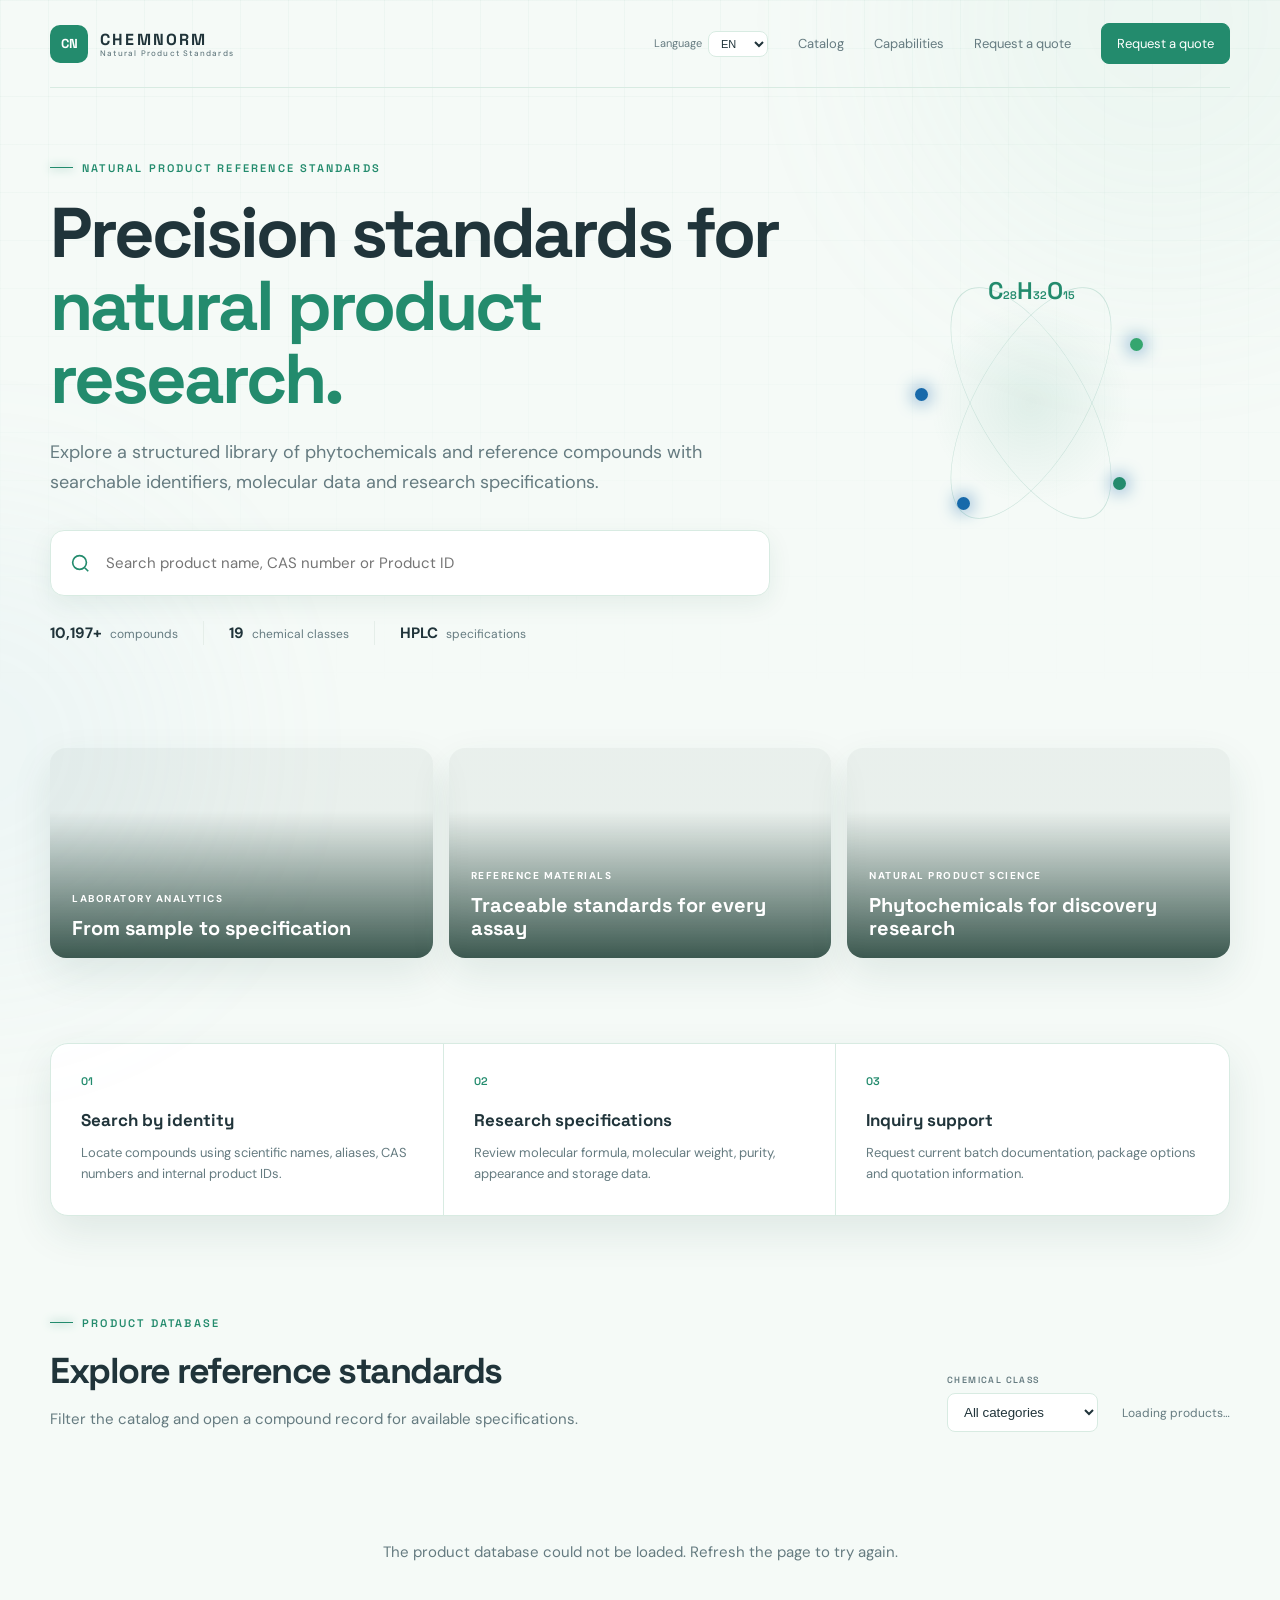
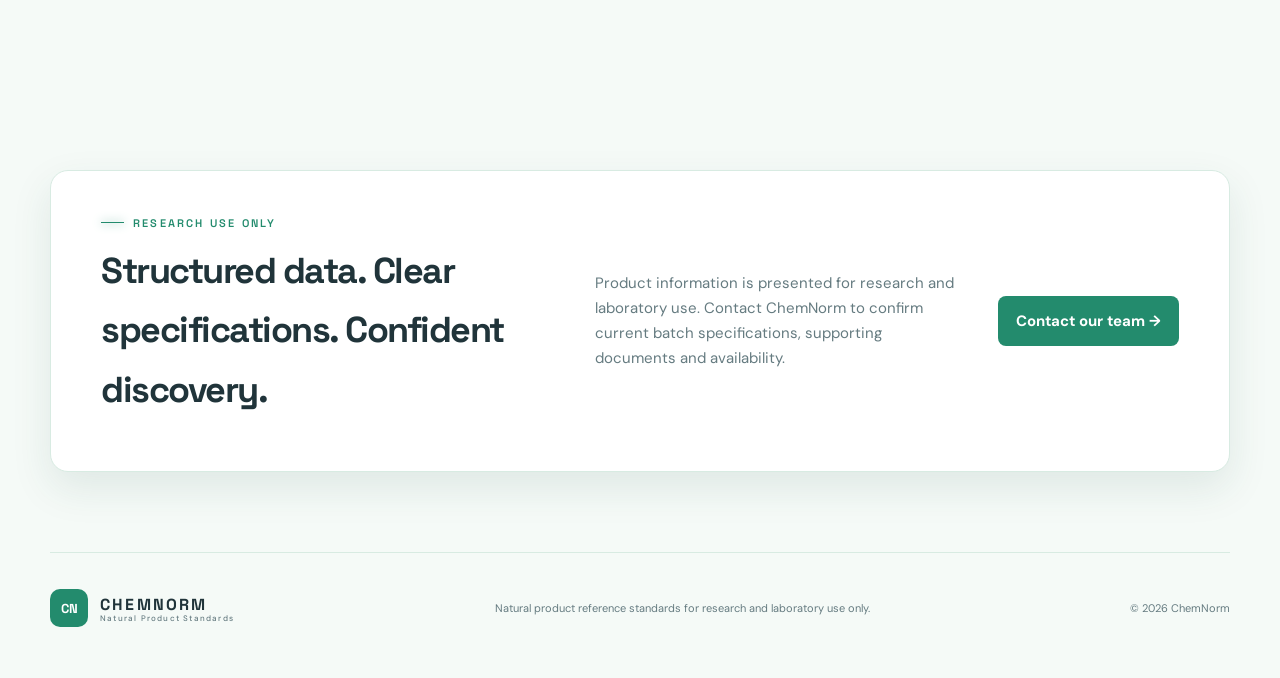
==== index.html @ 58417073 "Force language selector and clean markup cache" ====
﻿<!doctype html>
<html lang="en">
  <head>
    <meta charset="utf-8" />
    <meta name="viewport" content="width=device-width,initial-scale=1" />
    <title>ChemNorm | Natural Product Reference Standards</title>
    <meta
      name="description"
      content="Explore ChemNorm natural product reference standards and phytochemicals by product name, CAS number, product ID and chemical category."
    />
    <meta name="robots" content="index,follow" />
    <link rel="canonical" href="https://www.chemnorm.com/" />
    <link rel="stylesheet" href="site.css?v=tech5" />
    <link rel="stylesheet" href="compact-cards.css?v=compact4" />
  </head>
  <body>
    <div class="ambient a1"></div>
    <div class="ambient a2"></div>
    <header class="topbar">
      <a class="logo" href="index.html"
        ><i>CN</i
        ><span>CHEMNORM<small>Natural Product Standards</small></span></a
      >
      <nav><label class="language-switch">Language <select id="language"><option value="en">EN</option><option value="zh">中文</option></select></label>
        <a href="#catalog">Catalog</a><a href="#capabilities">Capabilities</a
        ><a href="#quality">Quality</a
        ><a class="nav-cta" href="https://www.chemnorm.com/pages/6.html"
          >Request a quote</a
        >
      </nav>
    </header>
    <main>
      <section class="hero">
        <div class="hero-copy">
          <div class="kicker">
            <span></span>NATURAL PRODUCT REFERENCE STANDARDS
          </div>
          <h1>
            Precision standards for<br /><em>natural product research.</em>
          </h1>
          <p>
            Explore a structured library of phytochemicals and reference
            compounds with searchable identifiers, molecular data and research
            specifications.
          </p>
          <div class="search-box">
            <svg viewBox="0 0 24 24">
              <path
                d="m21 21-4.4-4.4m2.4-5.1a7.5 7.5 0 1 1-15 0 7.5 7.5 0 0 1 15 0Z"
              /></svg
            ><input
              id="q"
              autocomplete="off"
              placeholder="Search product name, CAS number or Product ID"
            /><kbd>CTRL K</kbd>
          </div>
          <div class="trust">
            <span><b id="heroCount">10,197+</b> compounds</span
            ><span><b>19</b> chemical classes</span
            ><span><b>HPLC</b> specifications</span>
          </div>
        </div>
        <div class="molecule" aria-hidden="true">
          <div class="orbit o1"></div>
          <div class="orbit o2"></div>
          <div class="core">
            C<small>28</small>H<small>32</small>O<small>15</small>
          </div>
          <span class="atom n1"></span><span class="atom n2"></span
          ><span class="atom n3"></span><span class="atom n4"></span
          ><span class="bond b1"></span><span class="bond b2"></span
          ><span class="bond b3"></span>
        </div>
      </section>
      <section class="industry-visuals"><article class="visual-card lab-photo"><div><span>LABORATORY ANALYTICS</span><h3>From sample to specification</h3></div></article><article class="visual-card vial-photo"><div><span>REFERENCE MATERIALS</span><h3>Traceable standards for every assay</h3></div></article><article class="visual-card plant-photo"><div><span>NATURAL PRODUCT SCIENCE</span><h3>Phytochemicals for discovery research</h3></div></article></section><section id="capabilities" class="proof">
        <article>
          <div class="proof-icon">01</div>
          <h3>Search by identity</h3>
          <p>
            Locate compounds using scientific names, aliases, CAS numbers and
            internal product IDs.
          </p>
        </article>
        <article>
          <div class="proof-icon">02</div>
          <h3>Research specifications</h3>
          <p>
            Review molecular formula, molecular weight, purity, appearance and
            storage data.
          </p>
        </article>
        <article>
          <div class="proof-icon">03</div>
          <h3>Inquiry support</h3>
          <p>
            Request current batch documentation, package options and quotation
            information.
          </p>
        </article>
      </section>
      <section id="catalog" class="catalog-head">
        <div>
          <div class="kicker"><span></span>PRODUCT DATABASE</div>
          <h2>Explore reference standards</h2>
          <p>
            Filter the catalog and open a compound record for available
            specifications.
          </p>
        </div>
        <div class="catalog-controls">
          <label
            >CHEMICAL CLASS<select id="cat">
              <option value="">All categories</option>
            </select></label
          >
          <div id="count" class="result-count">Loading products…</div>
        </div>
      </section>
      <div id="grid" class="product-grid">
        <div class="loading">Initializing product catalog…</div>
      </div>
      <div id="pages" class="pagination"></div>
      <section id="quality" class="quality">
        <div>
          <div class="kicker"><span></span>RESEARCH USE ONLY</div>
          <h2>Structured data. Clear specifications. Confident discovery.</h2>
        </div>
        <p>
          Product information is presented for research and laboratory use.
          Contact ChemNorm to confirm current batch specifications, supporting
          documents and availability.
        </p>
        <a href="https://www.chemnorm.com/pages/6.html"
          >Contact our team <span>→</span></a
        >
      </section>
    </main>
    <footer>
      <a class="logo" href="index.html"
        ><i>CN</i
        ><span>CHEMNORM<small>Natural Product Standards</small></span></a
      >
      <p>
        Natural product reference standards for research and laboratory use
        only.
      </p>
      <span>© 2026 ChemNorm</span>
    </footer>
    <script src="app.js?v=lang3"></script>
  </body>
</html>
---- site.css ----
﻿@import url('https://fonts.googleapis.com/css2?family=DM+Sans:wght@400;500;600;700&family=Space+Grotesk:wght@500;600;700&display=swap');
:root{--bg:#061017;--panel:#0a1821;--panel2:#0d202a;--line:rgba(133,238,225,.14);--line2:rgba(255,255,255,.08);--text:#ecf8f6;--muted:#8ca7ab;--mint:#62f2d3;--cyan:#4bd6ff;--violet:#8d7cff;--shadow:0 24px 70px rgba(0,0,0,.35)}*{box-sizing:border-box}html{scroll-behavior:smooth}body{margin:0;background:var(--bg);color:var(--text);font:15px/1.65 'DM Sans',Arial,sans-serif;overflow-x:hidden}body:before{content:"";position:fixed;inset:0;pointer-events:none;background-image:linear-gradient(rgba(99,242,211,.026) 1px,transparent 1px),linear-gradient(90deg,rgba(99,242,211,.026) 1px,transparent 1px);background-size:48px 48px;mask-image:linear-gradient(to bottom,#000,transparent 80%)}.ambient{position:fixed;border-radius:50%;filter:blur(100px);opacity:.13;pointer-events:none}.a1{width:520px;height:520px;background:var(--mint);top:-240px;right:-140px}.a2{width:450px;height:450px;background:var(--violet);left:-250px;top:520px}.topbar,main,footer{width:min(1180px,calc(100% - 40px));margin:auto}.topbar{height:88px;display:flex;align-items:center;justify-content:space-between;position:relative;z-index:10;border-bottom:1px solid var(--line2)}.logo{display:flex;align-items:center;gap:12px;color:var(--text);text-decoration:none}.logo i{font:700 13px 'Space Grotesk';font-style:normal;color:#061017;background:linear-gradient(135deg,var(--mint),var(--cyan));width:38px;height:38px;border-radius:10px;display:grid;place-items:center;box-shadow:0 0 28px rgba(98,242,211,.2)}.logo span{font:700 16px 'Space Grotesk';letter-spacing:2.2px}.logo small{display:block;font:500 8px 'DM Sans';letter-spacing:1.2px;color:var(--muted);margin-top:-2px}.topbar nav{display:flex;align-items:center;gap:30px}.topbar nav a{color:var(--muted);text-decoration:none;font-size:13px;transition:.2s}.topbar nav a:hover{color:var(--mint)}.topbar .nav-cta{color:var(--text);padding:9px 15px;border:1px solid rgba(98,242,211,.35);border-radius:8px;background:rgba(98,242,211,.06)}.hero{min-height:630px;display:grid;grid-template-columns:1.35fr .65fr;align-items:center;gap:60px;position:relative}.hero-copy{padding:70px 0}.kicker{font:600 11px 'Space Grotesk';letter-spacing:2.2px;color:var(--mint);display:flex;align-items:center;gap:9px}.kicker span{width:23px;height:1px;background:var(--mint);box-shadow:0 0 10px var(--mint)}h1,h2,h3{font-family:'Space Grotesk',sans-serif}.hero h1{font-size:clamp(43px,5.5vw,72px);line-height:1.04;letter-spacing:-3px;margin:22px 0}.hero h1 em{font-style:normal;color:transparent;background:linear-gradient(90deg,var(--mint),var(--cyan),#a799ff);background-clip:text}.hero-copy>p{font-size:18px;max-width:690px;color:#a7bdc0}.search-box{height:66px;max-width:720px;background:rgba(12,33,43,.88);border:1px solid rgba(98,242,211,.28);border-radius:14px;display:flex;align-items:center;padding:0 18px;margin:32px 0 25px;box-shadow:0 0 0 5px rgba(98,242,211,.025),0 16px 50px rgba(0,0,0,.25)}.search-box:focus-within{border-color:var(--mint);box-shadow:0 0 30px rgba(98,242,211,.09)}.search-box svg{width:22px;fill:none;stroke:var(--mint);stroke-width:1.8}.search-box input{flex:1;background:none;border:0;outline:0;color:var(--text);font:15px 'DM Sans';padding:0 15px}.search-box kbd{font:11px 'DM Sans';color:var(--muted);border:1px solid var(--line2);padding:4px 7px;border-radius:5px}.trust{display:flex;gap:25px;color:var(--muted);font-size:12px}.trust span{padding-right:25px;border-right:1px solid var(--line2)}.trust span:last-child{border:0}.trust b{color:var(--text);font-size:15px;margin-right:5px}.molecule{width:330px;height:330px;position:relative;display:grid;place-items:center;filter:drop-shadow(0 0 40px rgba(75,214,255,.14))}.molecule:before{content:"";position:absolute;inset:55px;border-radius:50%;background:radial-gradient(circle,rgba(98,242,211,.12),transparent 65%)}.orbit{position:absolute;border:1px solid rgba(98,242,211,.22);border-radius:50%;inset:35px}.o1{transform:rotate(60deg) scaleY(.42)}.o2{transform:rotate(-60deg) scaleY(.42);border-color:rgba(141,124,255,.28)}.core{font:600 24px 'Space Grotesk';color:var(--mint);text-shadow:0 0 20px rgba(98,242,211,.5)}.core small{font-size:11px}.atom{width:13px;height:13px;border-radius:50%;background:var(--cyan);position:absolute;box-shadow:0 0 18px var(--cyan)}.n1{left:49px;top:150px}.n2{right:53px;top:100px;background:var(--violet)}.n3{right:70px;bottom:78px;background:var(--mint)}.n4{left:91px;bottom:58px}.proof{display:grid;grid-template-columns:repeat(3,1fr);border:1px solid var(--line);border-radius:18px;background:rgba(9,26,35,.72);box-shadow:var(--shadow);overflow:hidden}.proof article{padding:30px;border-right:1px solid var(--line)}.proof article:last-child{border:0}.proof-icon{font:600 11px 'Space Grotesk';color:var(--mint);margin-bottom:18px}.proof h3{margin:0 0 8px;font-size:17px}.proof p{color:var(--muted);margin:0;font-size:13px}.catalog-head{display:flex;justify-content:space-between;align-items:end;margin:100px 0 28px}.catalog-head h2,.quality h2,.related h2{font-size:36px;letter-spacing:-1.5px;margin:12px 0 6px}.catalog-head p{color:var(--muted);margin:0}.catalog-controls{display:flex;gap:24px;align-items:end}.catalog-controls label{font:600 9px 'Space Grotesk';letter-spacing:1.4px;color:var(--muted)}select{display:block;margin-top:7px;background:var(--panel2);border:1px solid var(--line);color:var(--text);padding:10px 36px 10px 12px;border-radius:8px}.result-count{color:var(--muted);font-size:12px;padding-bottom:8px}.result-count b{color:var(--mint)}.product-grid{display:grid;grid-template-columns:repeat(3,1fr);gap:14px}.product-card{background:linear-gradient(145deg,rgba(13,32,42,.88),rgba(7,22,30,.92));border:1px solid var(--line2);border-radius:14px;padding:21px;position:relative;overflow:hidden;transition:.25s}.product-card:before{content:"";position:absolute;inset:0;background:linear-gradient(120deg,transparent,rgba(98,242,211,.04),transparent);transform:translateX(-100%);transition:.5s}.product-card:hover{transform:translateY(-4px);border-color:rgba(98,242,211,.34);box-shadow:0 18px 45px rgba(0,0,0,.24)}.product-card:hover:before{transform:translateX(100%)}.card-top,.card-foot{display:flex;align-items:center;justify-content:space-between;gap:10px}.compound-no{font:600 10px 'Space Grotesk';letter-spacing:1px;color:var(--cyan)}.status-dot{font-size:10px;color:var(--muted)}.status-dot:before{content:"";display:inline-block;width:5px;height:5px;border-radius:50%;background:var(--mint);box-shadow:0 0 8px var(--mint);margin-right:6px}.product-card h3{font-size:17px;line-height:1.35;margin:20px 0 8px}.product-card h3 a{color:var(--text);text-decoration:none}.cas{font-size:11px;color:var(--muted);margin-bottom:18px}.cas b{color:#bdd1d2;font-weight:500}.spec-grid{display:grid;grid-template-columns:1fr 1fr;border-top:1px solid var(--line2);border-bottom:1px solid var(--line2);padding:10px 0;margin-bottom:17px}.spec-grid div{padding:6px 8px}.spec-grid span,.spec-grid b{display:block}.spec-grid span{font-size:9px;color:var(--muted);text-transform:uppercase;letter-spacing:.5px}.spec-grid b{font-size:11px;font-weight:500;margin-top:2px;overflow:hidden;text-overflow:ellipsis;white-space:nowrap}.class-pill{font-size:9px;padding:4px 8px;border-radius:20px;color:var(--mint);background:rgba(98,242,211,.08);border:1px solid rgba(98,242,211,.14)}.card-foot>a{font-size:11px;color:var(--muted);text-decoration:none}.card-foot>a span{color:var(--mint)}.pagination{display:flex;justify-content:center;gap:6px;margin:35px 0 90px}.pagination button{width:36px;height:36px;border-radius:8px;border:1px solid var(--line2);background:var(--panel);color:var(--muted)}.pagination button.active,.pagination button:hover{color:#061017;background:var(--mint);border-color:var(--mint)}.quality{margin:0 0 80px;padding:45px 50px;border:1px solid var(--line);border-radius:18px;background:radial-gradient(circle at 90% 20%,rgba(75,214,255,.12),transparent 30%),var(--panel);display:grid;grid-template-columns:1fr .8fr auto;align-items:center;gap:35px}.quality p{color:var(--muted)}.quality>a,.quote-btn{background:linear-gradient(90deg,var(--mint),var(--cyan));color:#061017;text-decoration:none;font-weight:700;padding:13px 18px;border-radius:8px;white-space:nowrap}footer{border-top:1px solid var(--line2);padding:35px 0 50px;display:flex;align-items:center;justify-content:space-between;color:var(--muted);font-size:11px}.loading,.empty{grid-column:1/-1;padding:80px;text-align:center;color:var(--muted)}.breadcrumb{font-size:11px;color:var(--muted);padding:30px 0}.breadcrumb a{color:var(--muted);text-decoration:none}.breadcrumb span{margin:0 9px}.product-hero{display:grid;grid-template-columns:.72fr 1.28fr;gap:65px;align-items:center;padding:35px 0 70px}.structure-card{height:390px;border:1px solid var(--line);border-radius:20px;background:radial-gradient(circle,rgba(98,242,211,.1),transparent 50%),var(--panel);display:grid;place-items:center;position:relative;overflow:hidden}.structure-grid{position:absolute;inset:0;background-image:linear-gradient(var(--line2) 1px,transparent 1px),linear-gradient(90deg,var(--line2) 1px,transparent 1px);background-size:35px 35px;mask-image:radial-gradient(circle,#000,transparent 72%)}.chem-mark{font:600 35px 'Space Grotesk';color:var(--mint);text-align:center;text-shadow:0 0 25px rgba(98,242,211,.3);z-index:1}.chem-mark small{display:block;font-size:8px;letter-spacing:2px;color:var(--muted);margin-top:10px}.product-summary h1{font-size:52px;line-height:1.05;letter-spacing:-2px;margin:20px 0 12px}.product-summary>p{color:var(--muted);font-size:17px}.quick-facts{margin:25px 0}.detail-row{display:grid;grid-template-columns:160px 1fr;gap:20px;padding:13px 0;border-bottom:1px solid var(--line2)}.detail-row span{color:var(--muted);font-size:11px;text-transform:uppercase;letter-spacing:.6px}.detail-row b{font-weight:500;overflow-wrap:anywhere}.detail-layout{display:grid;grid-template-columns:1fr 290px;gap:45px;padding:20px 0 80px}.detail-section{margin-bottom:45px}.detail-section h2{font-size:22px;margin-bottom:10px}.detail-layout aside{height:max-content;position:sticky;top:25px;background:var(--panel);border:1px solid var(--line);border-radius:14px;padding:24px}.detail-layout aside h3{margin-top:0}.detail-layout aside p,.detail-layout aside li{color:var(--muted);font-size:12px}.detail-layout aside ul{padding-left:18px}.related{padding-bottom:80px}.related .product-grid{margin-top:25px}@media(max-width:900px){.hero{grid-template-columns:1fr}.molecule{display:none}.product-grid{grid-template-columns:repeat(2,1fr)}.quality{grid-template-columns:1fr}.product-hero{grid-template-columns:1fr}.detail-layout{grid-template-columns:1fr}.detail-layout aside{position:static}.catalog-head{align-items:start;gap:25px}.catalog-controls{align-items:start;flex-direction:column}}@media(max-width:640px){.topbar,main,footer{width:min(100% - 28px,1180px)}.topbar nav a:not(.nav-cta){display:none}.hero{min-height:auto}.hero-copy{padding:65px 0}.hero h1{font-size:42px;letter-spacing:-2px}.trust{flex-wrap:wrap}.proof,.product-grid{grid-template-columns:1fr}.proof article{border-right:0;border-bottom:1px solid var(--line)}.catalog-head{display:block;margin-top:70px}.catalog-controls{margin-top:22px}.quality{padding:30px}.product-summary h1{font-size:38px}.structure-card{height:290px}.detail-row{grid-template-columns:1fr;gap:3px}.product-hero{gap:30px}footer{align-items:start;gap:25px;flex-direction:column}}
.search-box button{border:0;border-radius:10px;background:linear-gradient(135deg,#19d3c5,#38a7ff);color:#03151c;font-weight:800;padding:12px 20px;cursor:pointer;white-space:nowrap}.search-box button:hover{filter:brightness(1.08);transform:translateY(-1px)}
/* Biopharma commerce skin */
.commerce-actions{display:flex;align-items:center;justify-content:space-between;gap:10px;margin-top:15px}.commerce-actions button{border:1px solid #b9dfcd;background:#edf8f2;color:var(--mint);padding:8px 10px;border-radius:7px;font-size:11px;font-weight:700;cursor:pointer}.commerce-actions button:hover{background:var(--mint);color:#fff}
.industry-visuals{display:grid;grid-template-columns:repeat(3,1fr);gap:16px;margin:30px 0 85px}.visual-card{height:210px;border-radius:16px;overflow:hidden;position:relative;background-size:cover;background-position:center;box-shadow:var(--shadow)}.visual-card:before{content:"";position:absolute;inset:0;background:linear-gradient(0deg,rgba(19,53,43,.82),rgba(19,53,43,.05) 70%)}.visual-card>div{position:absolute;left:22px;right:22px;bottom:18px;color:#fff}.visual-card span{font-size:10px;letter-spacing:1.5px;font-weight:700}.visual-card h3{margin:7px 0 0;font-size:20px;line-height:1.15}.lab-photo{background-image:url('https://images.unsplash.com/photo-1581091226825-a6a2a5aee158?auto=format&fit=crop&w=1000&q=85')}.vial-photo{background-image:url('https://images.unsplash.com/photo-1579154204601-01588f351e67?auto=format&fit=crop&w=1000&q=85')}.plant-photo{background-image:url('https://images.unsplash.com/photo-1582719478250-c89cae4dc85b?auto=format&fit=crop&w=1000&q=85')}@media(max-width:640px){.industry-visuals{grid-template-columns:1fr}.visual-card{height:180px}}
:root{--bg:#f5faf7;--panel:#fff;--panel2:#eef7f2;--line:#d8ebe2;--line2:#e5eee9;--text:#20343a;--muted:#657b80;--mint:#238b6d;--cyan:#1769aa;--violet:#35a66f;--shadow:0 16px 40px rgba(31,83,65,.10)}
body{background:var(--bg);color:var(--text)}body:before{background-image:linear-gradient(rgba(35,139,109,.035) 1px,transparent 1px),linear-gradient(90deg,rgba(35,139,109,.035) 1px,transparent 1px)}.ambient{opacity:.08}.a1{background:#9bd5bd}.a2{background:#9fc9e7}.topbar{border-bottom-color:var(--line)}.logo{color:var(--text)}.logo i{color:#fff;background:var(--mint);box-shadow:none}.logo small,.topbar nav a,.catalog-head p,.proof p,.quality p,.cas,.status-dot,.result-count,.card-foot>a{color:var(--muted)}.topbar nav a:hover{color:var(--mint)}.topbar .nav-cta{color:#fff;background:var(--mint);border-color:var(--mint)}.hero h1{color:var(--text)}.hero h1 em{background:none;color:var(--mint)}.hero-copy>p{color:var(--muted)}.search-box{background:#fff;border-color:var(--line);box-shadow:0 8px 25px rgba(31,83,65,.08)}.search-box input{color:var(--text)}.search-box svg{stroke:var(--mint)}.search-box kbd{display:none}.trust b{color:var(--text)}.proof,.product-card,.quality,.structure-card,.detail-layout aside{background:#fff;border-color:var(--line);box-shadow:var(--shadow)}.proof article{border-color:var(--line)}.product-card:before{display:none}.product-card:hover{border-color:#8ccbb1;box-shadow:0 18px 40px rgba(31,83,65,.15)}.compound-no,.class-pill,.kicker,.proof-icon{color:var(--mint)}.class-pill{background:#edf8f2;border-color:#cde9da}.product-card h3 a,.product-summary h1,.product-summary>p{color:var(--text)}.spec-grid{border-color:var(--line2)}select{background:#fff;border-color:var(--line);color:var(--text)}.quality{background:#fff}.quality>a,.quote-btn{background:var(--mint);color:#fff}.molecule{filter:none}.molecule:before{background:radial-gradient(circle,rgba(35,139,109,.1),transparent 65%)}.orbit{border-color:rgba(35,139,109,.2)}.core{color:var(--mint);text-shadow:none}.structure-card{background:#f4faf7}.formula-card{background:#edf8f2!important;border-color:var(--line)!important}.chem-mark{color:var(--mint);text-shadow:none}footer{border-top-color:var(--line)}
.detail-inquiry{margin-left:10px;border:1px solid #b9dfcd;background:#edf8f2;color:var(--mint);padding:13px 15px;border-radius:8px;font-weight:700;cursor:pointer}.detail-inquiry:disabled{opacity:.7}


.language-switch{display:flex;align-items:center;gap:6px;color:var(--muted);font-size:11px}.language-switch select{display:inline-block;margin:0;padding:5px 8px;font-size:11px}
---- compact-cards.css ----
﻿.compact-card{padding:0;display:grid;display:flex;flex-direction:column;min-height:390px}.structure-thumb{height:170px;display:grid;place-items:center;position:relative;background:#f7fbf9;border-bottom:1px solid var(--line2);overflow:hidden}.structure-thumb:before{display:none}.structure-thumb img{width:92%;height:100%;object-fit:contain;position:relative;z-index:2;mix-blend-mode:multiply;filter:none;padding:12px}.formula-mark{font:600 14px 'Space Grotesk';color:var(--mint);position:relative;z-index:1}.structure-thumb img+.formula-mark{display:none}.compact-body{padding:18px;display:flex;flex-direction:column}.compact-card h3{margin:13px 0 5px}.compact-meta{display:flex;align-items:center;gap:8px;flex-wrap:wrap;margin-top:14px}.compact-meta>span:not(.class-pill){font-size:10px;color:#c4d7d8;border-left:1px solid var(--line2);padding-left:9px}.compact-meta small{display:block;color:var(--muted);font-size:8px;text-transform:uppercase;letter-spacing:.5px}.view-link{margin-top:auto;padding-top:15px;color:var(--muted);text-decoration:none;font-size:11px}.view-link span{color:var(--mint)}}@media(max-width:640px){.compact-card{min-height:360px}}
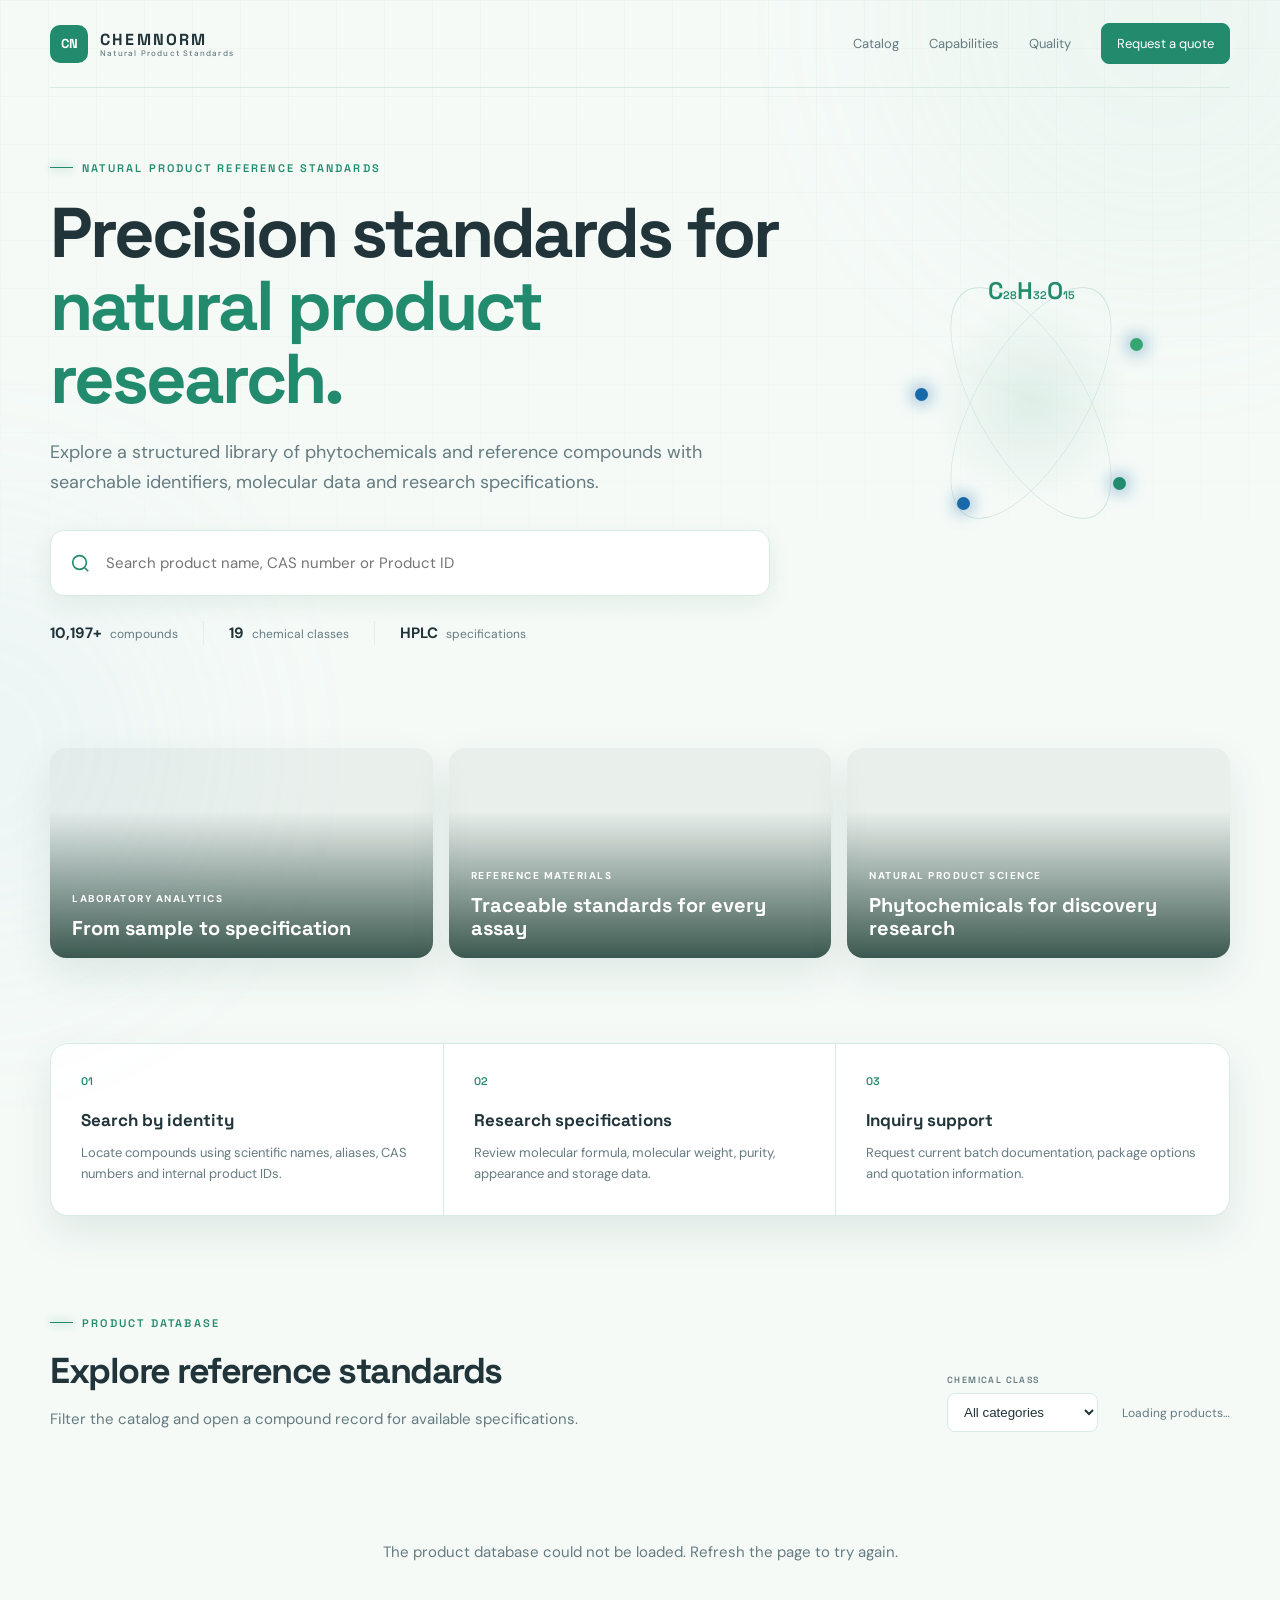
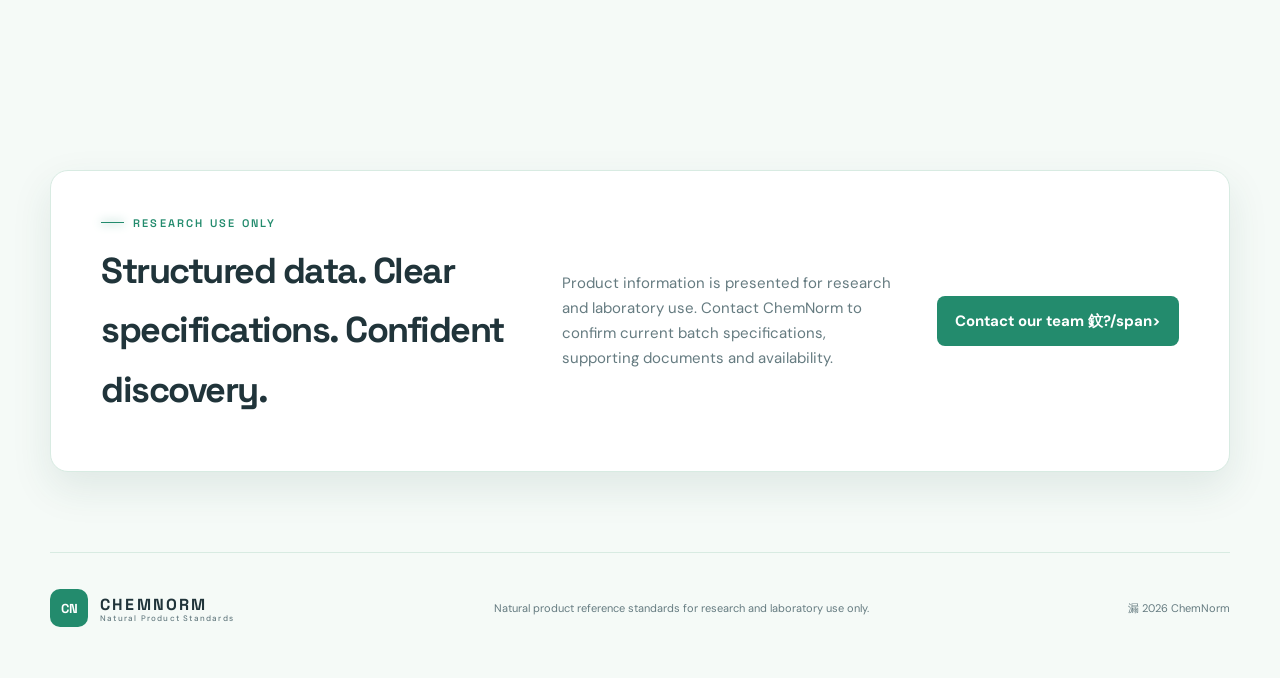
==== commit ffa030e6: "Revert to English-only mirror" ====
--- a/index.html
+++ b/index.html
@@ -10,7 +10,7 @@
     />
     <meta name="robots" content="index,follow" />
     <link rel="canonical" href="https://www.chemnorm.com/" />
-    <link rel="stylesheet" href="site.css?v=tech5" />
+    <link rel="stylesheet" href="site.css?v=tech4" />
     <link rel="stylesheet" href="compact-cards.css?v=compact4" />
   </head>
   <body>
@@ -21,7 +21,7 @@
         ><i>CN</i
         ><span>CHEMNORM<small>Natural Product Standards</small></span></a
       >
-      <nav><label class="language-switch">Language <select id="language"><option value="en">EN</option><option value="zh">中文</option></select></label>
+      <nav>
         <a href="#catalog">Catalog</a><a href="#capabilities">Capabilities</a
         ><a href="#quality">Quality</a
         ><a class="nav-cta" href="https://www.chemnorm.com/pages/6.html"
@@ -131,7 +131,7 @@
           documents and availability.
         </p>
         <a href="https://www.chemnorm.com/pages/6.html"
-          >Contact our team <span>→</span></a
+          >Contact our team <span>鈫?/span></a
         >
       </section>
     </main>
@@ -144,13 +144,10 @@
         Natural product reference standards for research and laboratory use
         only.
       </p>
-      <span>© 2026 ChemNorm</span>
+      <span>漏 2026 ChemNorm</span>
     </footer>
-    <script src="app.js?v=lang3"></script>
+    <script src="app.js?v=search2"></script>
   </body>
 </html>
 
 
-
-
-
--- a/site.css
+++ b/site.css
@@ -9,4 +9,3 @@
 .detail-inquiry{margin-left:10px;border:1px solid #b9dfcd;background:#edf8f2;color:var(--mint);padding:13px 15px;border-radius:8px;font-weight:700;cursor:pointer}.detail-inquiry:disabled{opacity:.7}
 
 
-.language-switch{display:flex;align-items:center;gap:6px;color:var(--muted);font-size:11px}.language-switch select{display:inline-block;margin:0;padding:5px 8px;font-size:11px}
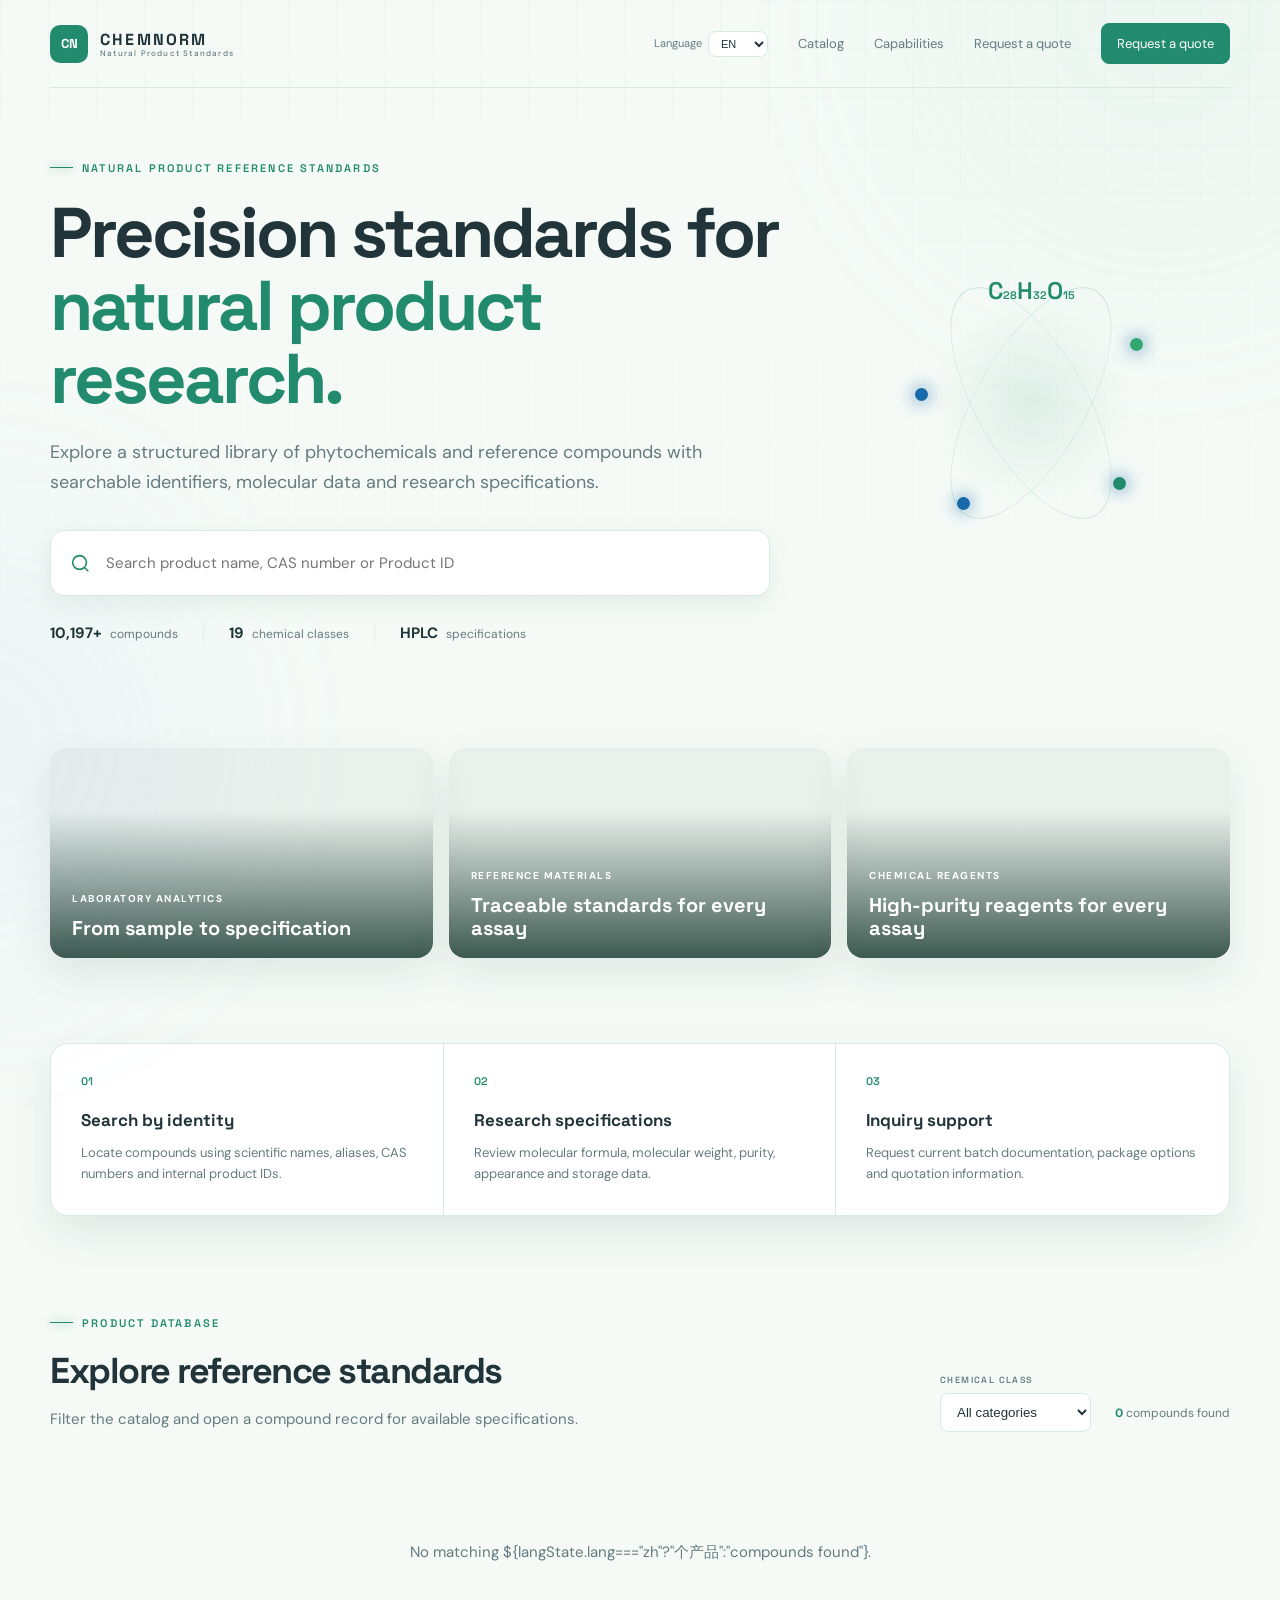
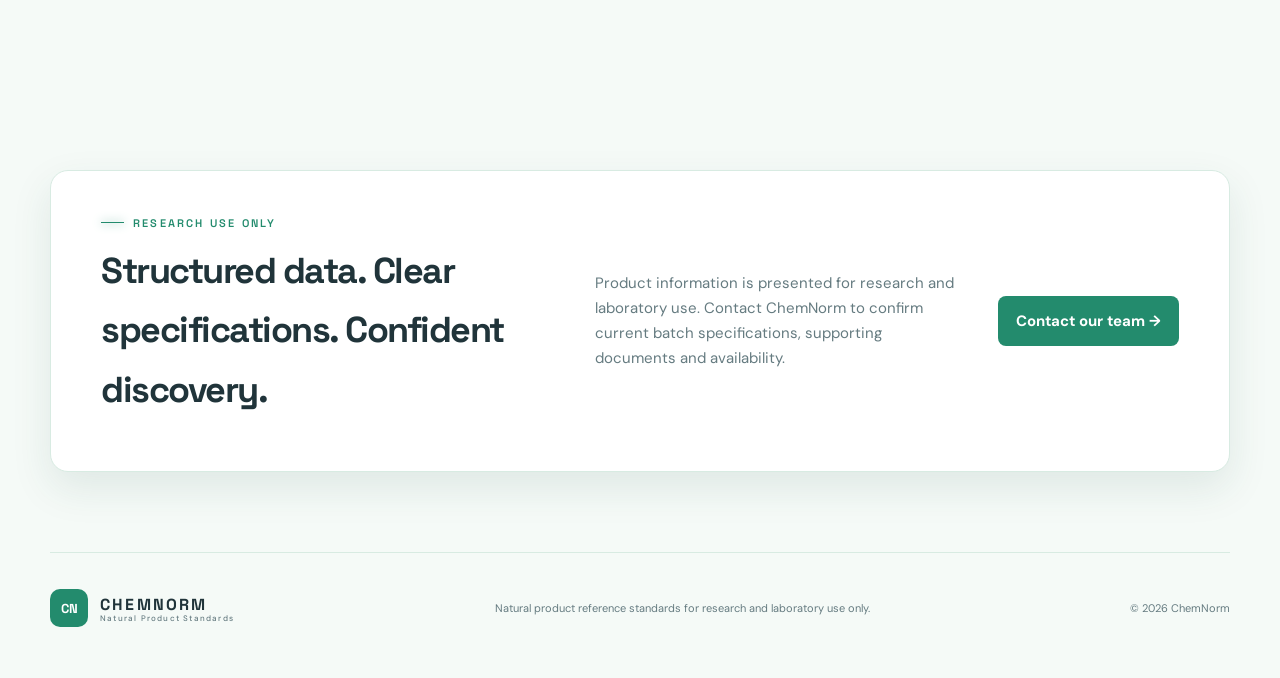
==== commit 9de60bcb: "Remove final encoding artifacts and use reagent imagery" ====
--- a/index.html
+++ b/index.html
@@ -10,7 +10,7 @@
     />
     <meta name="robots" content="index,follow" />
     <link rel="canonical" href="https://www.chemnorm.com/" />
-    <link rel="stylesheet" href="site.css?v=tech4" />
+    <link rel="stylesheet" href="site.css?v=tech5" />
     <link rel="stylesheet" href="compact-cards.css?v=compact4" />
   </head>
   <body>
@@ -21,7 +21,7 @@
         ><i>CN</i
         ><span>CHEMNORM<small>Natural Product Standards</small></span></a
       >
-      <nav>
+      <nav><label class="language-switch">Language <select id="language"><option value="en">EN</option><option value="zh">中文</option></select></label>
         <a href="#catalog">Catalog</a><a href="#capabilities">Capabilities</a
         ><a href="#quality">Quality</a
         ><a class="nav-cta" href="https://www.chemnorm.com/pages/6.html"
@@ -72,7 +72,7 @@
           ><span class="bond b3"></span>
         </div>
       </section>
-      <section class="industry-visuals"><article class="visual-card lab-photo"><div><span>LABORATORY ANALYTICS</span><h3>From sample to specification</h3></div></article><article class="visual-card vial-photo"><div><span>REFERENCE MATERIALS</span><h3>Traceable standards for every assay</h3></div></article><article class="visual-card plant-photo"><div><span>NATURAL PRODUCT SCIENCE</span><h3>Phytochemicals for discovery research</h3></div></article></section><section id="capabilities" class="proof">
+      <section class="industry-visuals"><article class="visual-card lab-photo"><div><span>LABORATORY ANALYTICS</span><h3>From sample to specification</h3></div></article><article class="visual-card vial-photo"><div><span>REFERENCE MATERIALS</span><h3>Traceable standards for every assay</h3></div></article><article class="visual-card reagent-photo"><div><span>CHEMICAL REAGENTS</span><h3>High-purity reagents for every assay</h3></div></article></section><section id="capabilities" class="proof">
         <article>
           <div class="proof-icon">01</div>
           <h3>Search by identity</h3>
@@ -131,7 +131,7 @@
           documents and availability.
         </p>
         <a href="https://www.chemnorm.com/pages/6.html"
-          >Contact our team <span>鈫?/span></a
+          >Contact our team <span>→</span></a
         >
       </section>
     </main>
@@ -144,10 +144,15 @@
         Natural product reference standards for research and laboratory use
         only.
       </p>
-      <span>漏 2026 ChemNorm</span>
+      <span>© 2026 ChemNorm</span>
     </footer>
-    <script src="app.js?v=search2"></script>
+    <script src="app.js?v=lang3"></script>
   </body>
 </html>
 
 
+
+
+
+
+
--- a/site.css
+++ b/site.css
@@ -3,9 +3,11 @@
 .search-box button{border:0;border-radius:10px;background:linear-gradient(135deg,#19d3c5,#38a7ff);color:#03151c;font-weight:800;padding:12px 20px;cursor:pointer;white-space:nowrap}.search-box button:hover{filter:brightness(1.08);transform:translateY(-1px)}
 /* Biopharma commerce skin */
 .commerce-actions{display:flex;align-items:center;justify-content:space-between;gap:10px;margin-top:15px}.commerce-actions button{border:1px solid #b9dfcd;background:#edf8f2;color:var(--mint);padding:8px 10px;border-radius:7px;font-size:11px;font-weight:700;cursor:pointer}.commerce-actions button:hover{background:var(--mint);color:#fff}
-.industry-visuals{display:grid;grid-template-columns:repeat(3,1fr);gap:16px;margin:30px 0 85px}.visual-card{height:210px;border-radius:16px;overflow:hidden;position:relative;background-size:cover;background-position:center;box-shadow:var(--shadow)}.visual-card:before{content:"";position:absolute;inset:0;background:linear-gradient(0deg,rgba(19,53,43,.82),rgba(19,53,43,.05) 70%)}.visual-card>div{position:absolute;left:22px;right:22px;bottom:18px;color:#fff}.visual-card span{font-size:10px;letter-spacing:1.5px;font-weight:700}.visual-card h3{margin:7px 0 0;font-size:20px;line-height:1.15}.lab-photo{background-image:url('https://images.unsplash.com/photo-1581091226825-a6a2a5aee158?auto=format&fit=crop&w=1000&q=85')}.vial-photo{background-image:url('https://images.unsplash.com/photo-1579154204601-01588f351e67?auto=format&fit=crop&w=1000&q=85')}.plant-photo{background-image:url('https://images.unsplash.com/photo-1582719478250-c89cae4dc85b?auto=format&fit=crop&w=1000&q=85')}@media(max-width:640px){.industry-visuals{grid-template-columns:1fr}.visual-card{height:180px}}
+.industry-visuals{display:grid;grid-template-columns:repeat(3,1fr);gap:16px;margin:30px 0 85px}.visual-card{height:210px;border-radius:16px;overflow:hidden;position:relative;background-size:cover;background-position:center;box-shadow:var(--shadow)}.visual-card:before{content:"";position:absolute;inset:0;background:linear-gradient(0deg,rgba(19,53,43,.82),rgba(19,53,43,.05) 70%)}.visual-card>div{position:absolute;left:22px;right:22px;bottom:18px;color:#fff}.visual-card span{font-size:10px;letter-spacing:1.5px;font-weight:700}.visual-card h3{margin:7px 0 0;font-size:20px;line-height:1.15}.lab-photo{background-image:url('https://images.unsplash.com/photo-1581091226825-a6a2a5aee158?auto=format&fit=crop&w=1000&q=85')}.vial-photo{background-image:url('https://images.unsplash.com/photo-1579154204601-01588f351e67?auto=format&fit=crop&w=1000&q=85')}\.reagent-photo{background-image:url('https://images.unsplash.com/photo-1579154204601-01588f351e67?auto=format&fit=crop&w=1000&q=85')}@media(max-width:640px){.industry-visuals{grid-template-columns:1fr}.visual-card{height:180px}}
 :root{--bg:#f5faf7;--panel:#fff;--panel2:#eef7f2;--line:#d8ebe2;--line2:#e5eee9;--text:#20343a;--muted:#657b80;--mint:#238b6d;--cyan:#1769aa;--violet:#35a66f;--shadow:0 16px 40px rgba(31,83,65,.10)}
 body{background:var(--bg);color:var(--text)}body:before{background-image:linear-gradient(rgba(35,139,109,.035) 1px,transparent 1px),linear-gradient(90deg,rgba(35,139,109,.035) 1px,transparent 1px)}.ambient{opacity:.08}.a1{background:#9bd5bd}.a2{background:#9fc9e7}.topbar{border-bottom-color:var(--line)}.logo{color:var(--text)}.logo i{color:#fff;background:var(--mint);box-shadow:none}.logo small,.topbar nav a,.catalog-head p,.proof p,.quality p,.cas,.status-dot,.result-count,.card-foot>a{color:var(--muted)}.topbar nav a:hover{color:var(--mint)}.topbar .nav-cta{color:#fff;background:var(--mint);border-color:var(--mint)}.hero h1{color:var(--text)}.hero h1 em{background:none;color:var(--mint)}.hero-copy>p{color:var(--muted)}.search-box{background:#fff;border-color:var(--line);box-shadow:0 8px 25px rgba(31,83,65,.08)}.search-box input{color:var(--text)}.search-box svg{stroke:var(--mint)}.search-box kbd{display:none}.trust b{color:var(--text)}.proof,.product-card,.quality,.structure-card,.detail-layout aside{background:#fff;border-color:var(--line);box-shadow:var(--shadow)}.proof article{border-color:var(--line)}.product-card:before{display:none}.product-card:hover{border-color:#8ccbb1;box-shadow:0 18px 40px rgba(31,83,65,.15)}.compound-no,.class-pill,.kicker,.proof-icon{color:var(--mint)}.class-pill{background:#edf8f2;border-color:#cde9da}.product-card h3 a,.product-summary h1,.product-summary>p{color:var(--text)}.spec-grid{border-color:var(--line2)}select{background:#fff;border-color:var(--line);color:var(--text)}.quality{background:#fff}.quality>a,.quote-btn{background:var(--mint);color:#fff}.molecule{filter:none}.molecule:before{background:radial-gradient(circle,rgba(35,139,109,.1),transparent 65%)}.orbit{border-color:rgba(35,139,109,.2)}.core{color:var(--mint);text-shadow:none}.structure-card{background:#f4faf7}.formula-card{background:#edf8f2!important;border-color:var(--line)!important}.chem-mark{color:var(--mint);text-shadow:none}footer{border-top-color:var(--line)}
 .detail-inquiry{margin-left:10px;border:1px solid #b9dfcd;background:#edf8f2;color:var(--mint);padding:13px 15px;border-radius:8px;font-weight:700;cursor:pointer}.detail-inquiry:disabled{opacity:.7}
 
 
+.language-switch{display:flex;align-items:center;gap:6px;color:var(--muted);font-size:11px}.language-switch select{display:inline-block;margin:0;padding:5px 8px;font-size:11px}
+
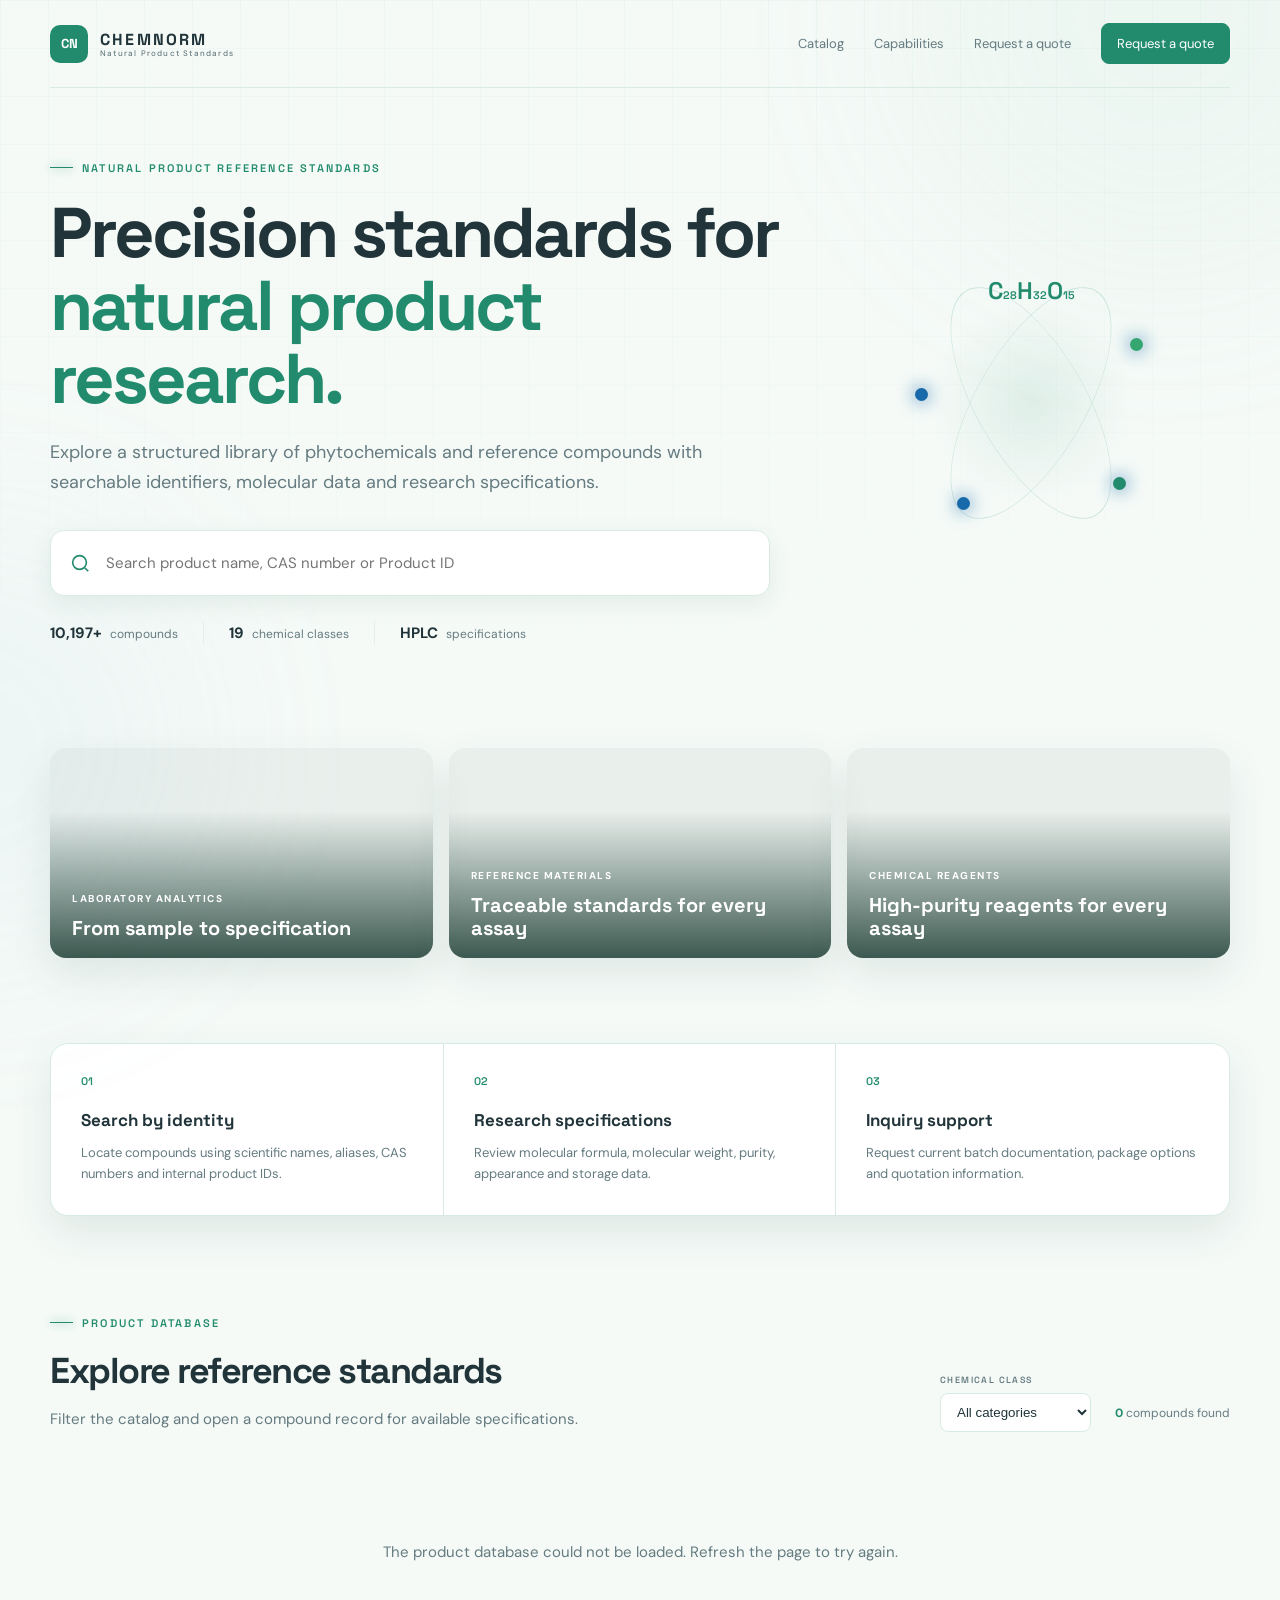
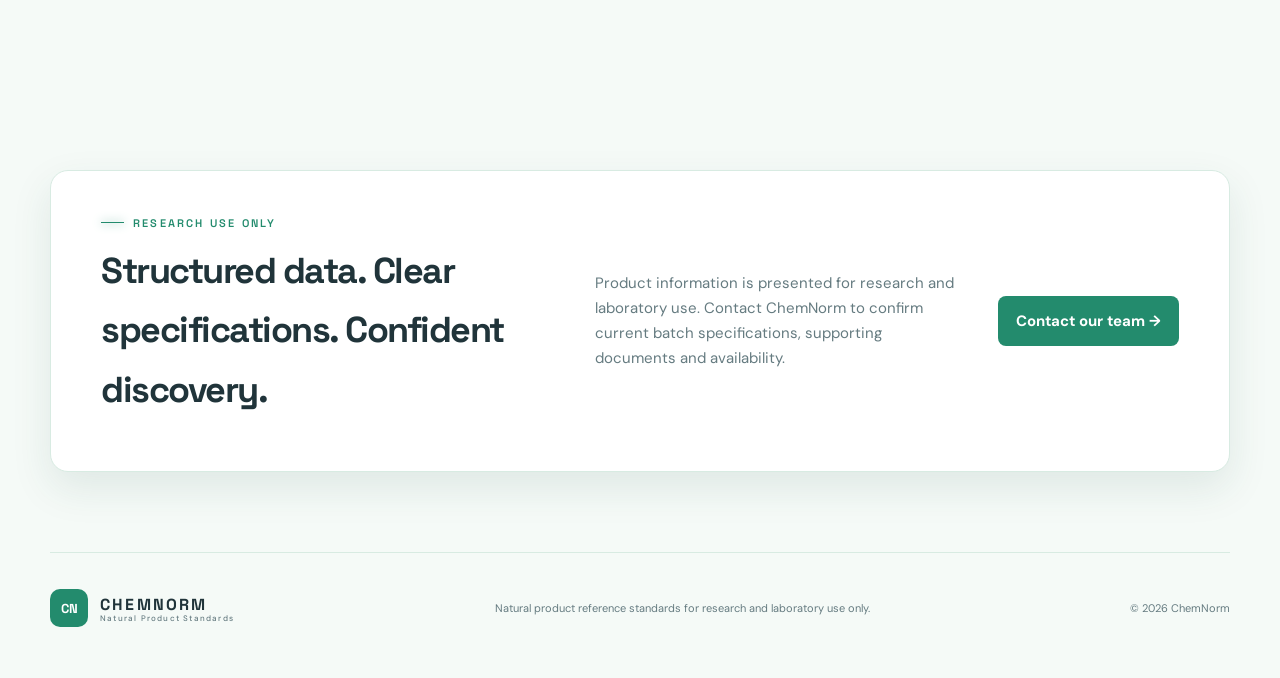
==== commit 21b21c88: "Final cache bust and clean English release" ====
--- a/index.html
+++ b/index.html
@@ -10,8 +10,8 @@
     />
     <meta name="robots" content="index,follow" />
     <link rel="canonical" href="https://www.chemnorm.com/" />
-    <link rel="stylesheet" href="site.css?v=tech5" />
-    <link rel="stylesheet" href="compact-cards.css?v=compact4" />
+    <link rel="stylesheet" href="site.css?v=final10" />
+    <link rel="stylesheet" href="compact-cards.css?v=final10" />
   </head>
   <body>
     <div class="ambient a1"></div>
@@ -21,7 +21,7 @@
         ><i>CN</i
         ><span>CHEMNORM<small>Natural Product Standards</small></span></a
       >
-      <nav><label class="language-switch">Language <select id="language"><option value="en">EN</option><option value="zh">中文</option></select></label>
+      <nav>
         <a href="#catalog">Catalog</a><a href="#capabilities">Capabilities</a
         ><a href="#quality">Quality</a
         ><a class="nav-cta" href="https://www.chemnorm.com/pages/6.html"
@@ -146,7 +146,7 @@
       </p>
       <span>© 2026 ChemNorm</span>
     </footer>
-    <script src="app.js?v=lang3"></script>
+    <script src="app.js?v=final10"></script>
   </body>
 </html>
 
@@ -156,3 +156,4 @@
 
 
 
+
--- a/site.css
+++ b/site.css
@@ -11,3 +11,4 @@
 
 .language-switch{display:flex;align-items:center;gap:6px;color:var(--muted);font-size:11px}.language-switch select{display:inline-block;margin:0;padding:5px 8px;font-size:11px}
 
+
--- a/compact-cards.css
+++ b/compact-cards.css
@@ -1,2 +1,3 @@
-﻿.compact-card{padding:0;display:grid;display:flex;flex-direction:column;min-height:390px}.structure-thumb{height:170px;display:grid;place-items:center;position:relative;background:#f7fbf9;border-bottom:1px solid var(--line2);overflow:hidden}.structure-thumb:before{display:none}.structure-thumb img{width:92%;height:100%;object-fit:contain;position:relative;z-index:2;mix-blend-mode:multiply;filter:none;padding:12px}.formula-mark{font:600 14px 'Space Grotesk';color:var(--mint);position:relative;z-index:1}.structure-thumb img+.formula-mark{display:none}.compact-body{padding:18px;display:flex;flex-direction:column}.compact-card h3{margin:13px 0 5px}.compact-meta{display:flex;align-items:center;gap:8px;flex-wrap:wrap;margin-top:14px}.compact-meta>span:not(.class-pill){font-size:10px;color:#c4d7d8;border-left:1px solid var(--line2);padding-left:9px}.compact-meta small{display:block;color:var(--muted);font-size:8px;text-transform:uppercase;letter-spacing:.5px}.view-link{margin-top:auto;padding-top:15px;color:var(--muted);text-decoration:none;font-size:11px}.view-link span{color:var(--mint)}}@media(max-width:640px){.compact-card{min-height:360px}}
+﻿.compact-card{padding:0;display:grid;display:flex;flex-direction:column;min-height:390px}.structure-thumb{height:230px;display:grid;place-items:center;position:relative;background:#f7fbf9;border-bottom:1px solid var(--line2);overflow:hidden}.structure-thumb:before{display:none}.structure-thumb img{width:100%;height:100%;object-fit:contain;position:relative;z-index:2;mix-blend-mode:multiply;filter:none;padding:12px}.formula-mark{font:600 14px 'Space Grotesk';color:var(--mint);position:relative;z-index:1}.structure-thumb img+.formula-mark{display:none}.compact-body{padding:18px;display:flex;flex-direction:column}.compact-card h3{margin:13px 0 5px}.compact-meta{display:flex;align-items:center;gap:8px;flex-wrap:wrap;margin-top:14px}.compact-meta>span:not(.class-pill){font-size:10px;color:#c4d7d8;border-left:1px solid var(--line2);padding-left:9px}.compact-meta small{display:block;color:var(--muted);font-size:8px;text-transform:uppercase;letter-spacing:.5px}.view-link{margin-top:auto;padding-top:15px;color:var(--muted);text-decoration:none;font-size:11px}.view-link span{color:var(--mint)}}@media(max-width:640px){.compact-card{min-height:360px}}
 
+
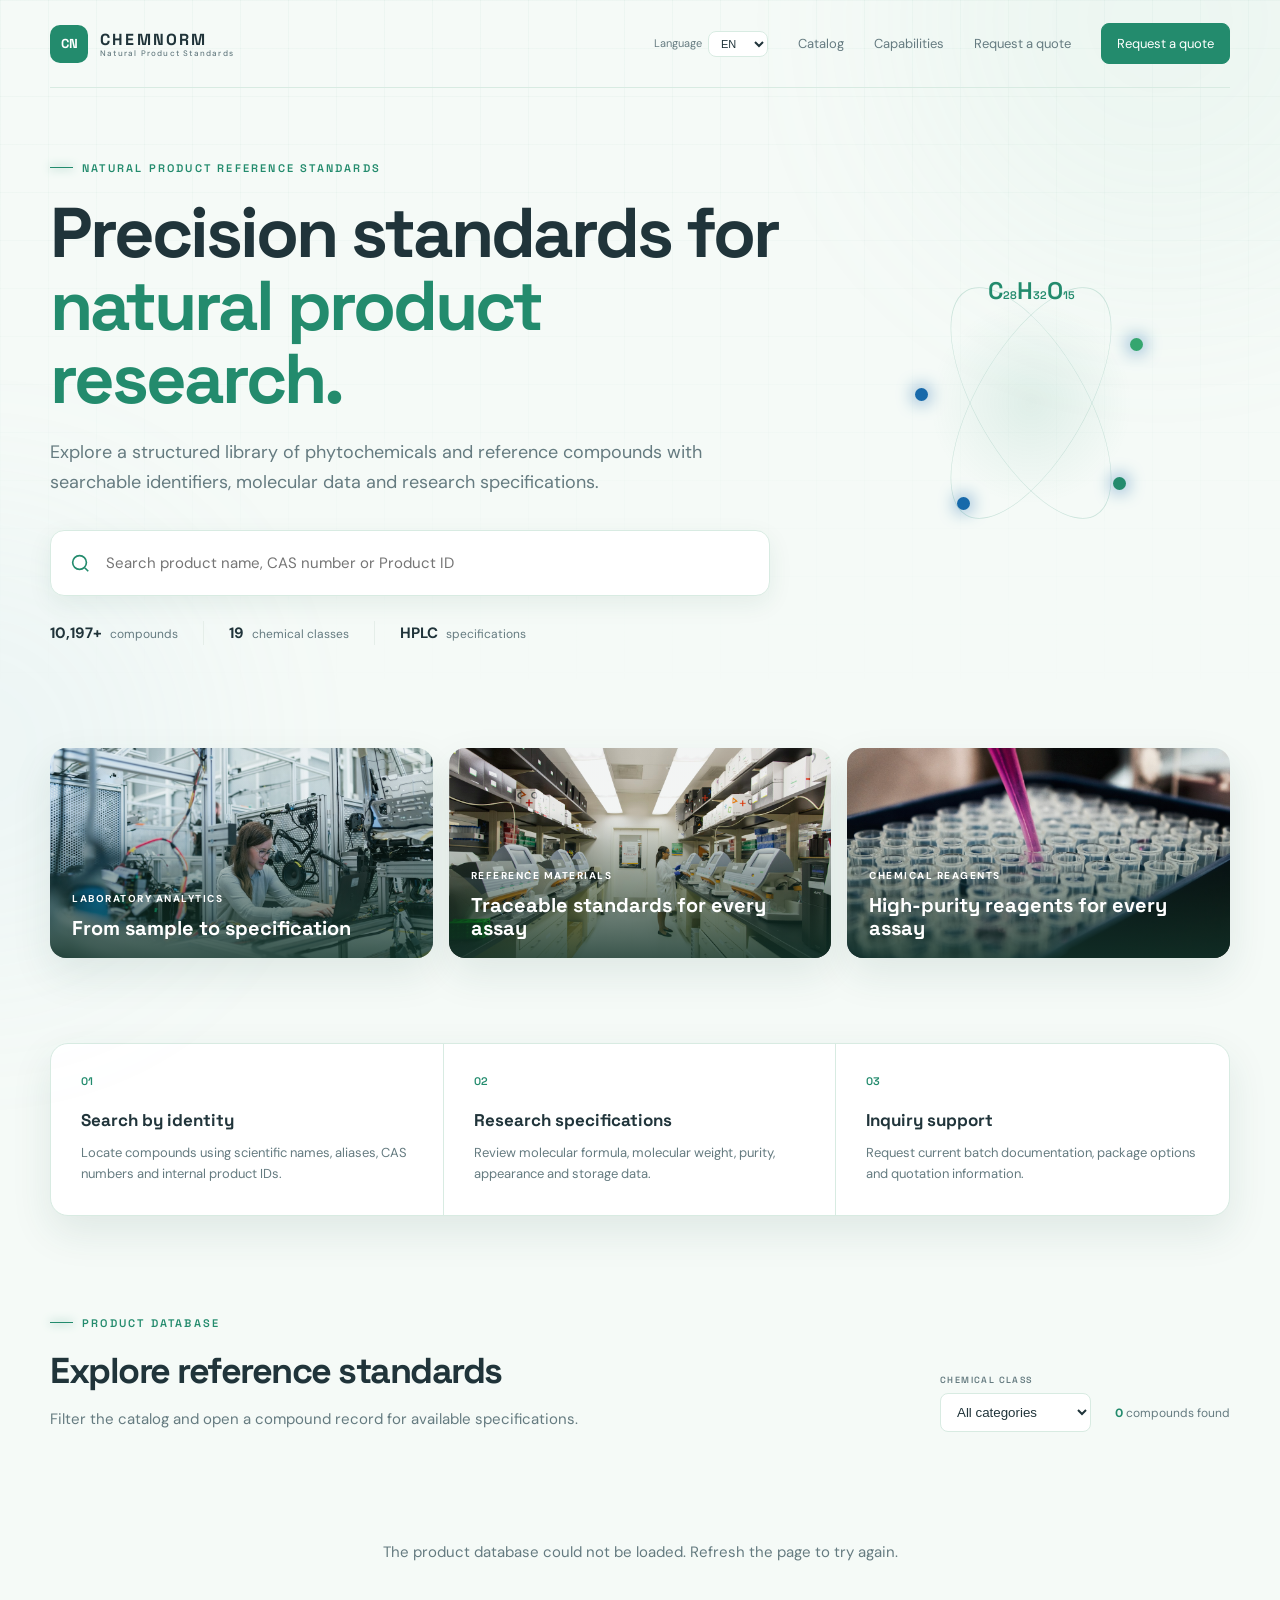
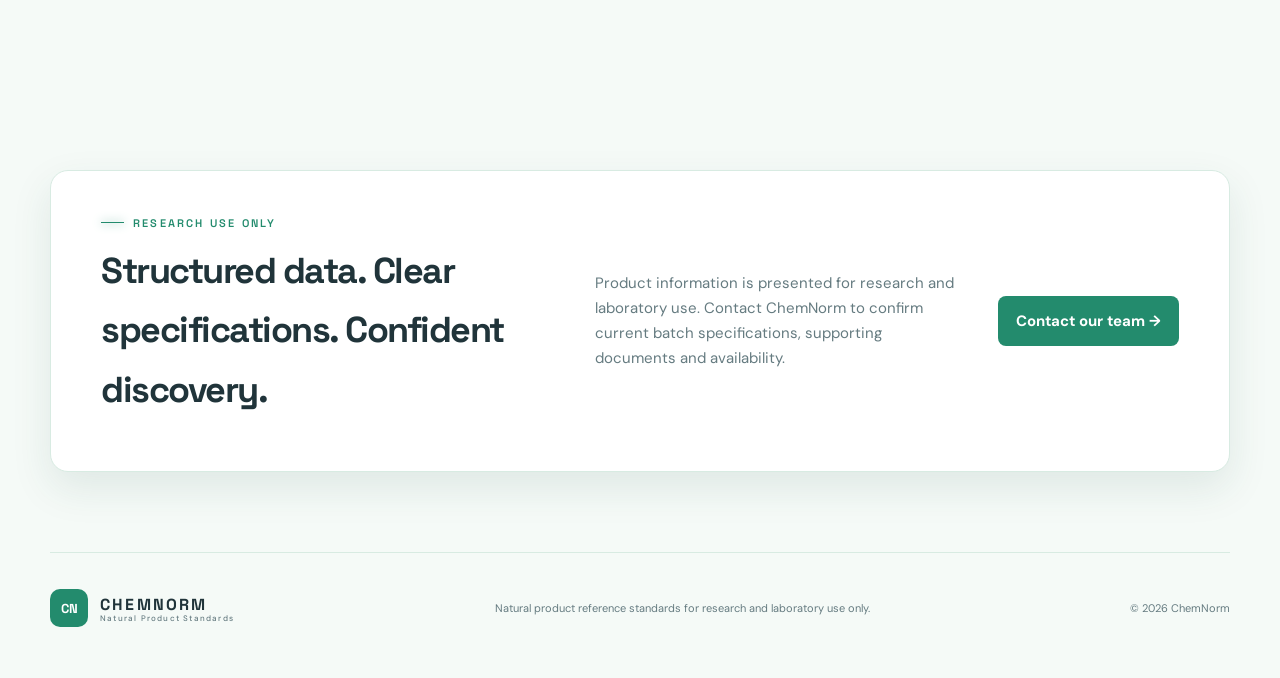
==== commit 2496f833: "Update inquiry sorting and molecular structure visibility" ====
--- a/index.html
+++ b/index.html
@@ -10,8 +10,8 @@
     />
     <meta name="robots" content="index,follow" />
     <link rel="canonical" href="https://www.chemnorm.com/" />
-    <link rel="stylesheet" href="site.css?v=final10" />
-    <link rel="stylesheet" href="compact-cards.css?v=final10" />
+    <link rel="stylesheet" href="site.css?v=tech5" />
+    <link rel="stylesheet" href="compact-cards.css?v=compact4" />
   </head>
   <body>
     <div class="ambient a1"></div>
@@ -21,7 +21,7 @@
         ><i>CN</i
         ><span>CHEMNORM<small>Natural Product Standards</small></span></a
       >
-      <nav>
+      <nav><label class="language-switch">Language <select id="language"><option value="en">EN</option><option value="zh">中文</option></select></label>
         <a href="#catalog">Catalog</a><a href="#capabilities">Capabilities</a
         ><a href="#quality">Quality</a
         ><a class="nav-cta" href="https://www.chemnorm.com/pages/6.html"
@@ -146,7 +146,7 @@
       </p>
       <span>© 2026 ChemNorm</span>
     </footer>
-    <script src="app.js?v=final10"></script>
+    <script src="sort-inquiry.js?v=1"></script><script src="app.js?v=lang3"></script>
   </body>
 </html>
 
@@ -156,4 +156,4 @@
 
 
 
-
+<!-- deploy: 20260807-2 -->
--- a/site.css
+++ b/site.css
@@ -3,7 +3,7 @@
 .search-box button{border:0;border-radius:10px;background:linear-gradient(135deg,#19d3c5,#38a7ff);color:#03151c;font-weight:800;padding:12px 20px;cursor:pointer;white-space:nowrap}.search-box button:hover{filter:brightness(1.08);transform:translateY(-1px)}
 /* Biopharma commerce skin */
 .commerce-actions{display:flex;align-items:center;justify-content:space-between;gap:10px;margin-top:15px}.commerce-actions button{border:1px solid #b9dfcd;background:#edf8f2;color:var(--mint);padding:8px 10px;border-radius:7px;font-size:11px;font-weight:700;cursor:pointer}.commerce-actions button:hover{background:var(--mint);color:#fff}
-.industry-visuals{display:grid;grid-template-columns:repeat(3,1fr);gap:16px;margin:30px 0 85px}.visual-card{height:210px;border-radius:16px;overflow:hidden;position:relative;background-size:cover;background-position:center;box-shadow:var(--shadow)}.visual-card:before{content:"";position:absolute;inset:0;background:linear-gradient(0deg,rgba(19,53,43,.82),rgba(19,53,43,.05) 70%)}.visual-card>div{position:absolute;left:22px;right:22px;bottom:18px;color:#fff}.visual-card span{font-size:10px;letter-spacing:1.5px;font-weight:700}.visual-card h3{margin:7px 0 0;font-size:20px;line-height:1.15}.lab-photo{background-image:url('https://images.unsplash.com/photo-1581091226825-a6a2a5aee158?auto=format&fit=crop&w=1000&q=85')}.vial-photo{background-image:url('https://images.unsplash.com/photo-1579154204601-01588f351e67?auto=format&fit=crop&w=1000&q=85')}\.reagent-photo{background-image:url('https://images.unsplash.com/photo-1579154204601-01588f351e67?auto=format&fit=crop&w=1000&q=85')}@media(max-width:640px){.industry-visuals{grid-template-columns:1fr}.visual-card{height:180px}}
+.industry-visuals{display:grid;grid-template-columns:repeat(3,1fr);gap:16px;margin:30px 0 85px}.visual-card{height:210px;border-radius:16px;overflow:hidden;position:relative;background-size:cover;background-position:center;box-shadow:var(--shadow)}.visual-card:before{content:"";position:absolute;inset:0;background:linear-gradient(0deg,rgba(19,53,43,.82),rgba(19,53,43,.05) 70%)}.visual-card>div{position:absolute;left:22px;right:22px;bottom:18px;color:#fff}.visual-card span{font-size:10px;letter-spacing:1.5px;font-weight:700}.visual-card h3{margin:7px 0 0;font-size:20px;line-height:1.15}.lab-photo{background-image:url('assets/factory.jpg')}.vial-photo{background-image:url('assets/researcher.jpg')}.reagent-photo{background-image:url('assets/reagents.jpg')}@media(max-width:640px){.industry-visuals{grid-template-columns:1fr}.visual-card{height:180px}}
 :root{--bg:#f5faf7;--panel:#fff;--panel2:#eef7f2;--line:#d8ebe2;--line2:#e5eee9;--text:#20343a;--muted:#657b80;--mint:#238b6d;--cyan:#1769aa;--violet:#35a66f;--shadow:0 16px 40px rgba(31,83,65,.10)}
 body{background:var(--bg);color:var(--text)}body:before{background-image:linear-gradient(rgba(35,139,109,.035) 1px,transparent 1px),linear-gradient(90deg,rgba(35,139,109,.035) 1px,transparent 1px)}.ambient{opacity:.08}.a1{background:#9bd5bd}.a2{background:#9fc9e7}.topbar{border-bottom-color:var(--line)}.logo{color:var(--text)}.logo i{color:#fff;background:var(--mint);box-shadow:none}.logo small,.topbar nav a,.catalog-head p,.proof p,.quality p,.cas,.status-dot,.result-count,.card-foot>a{color:var(--muted)}.topbar nav a:hover{color:var(--mint)}.topbar .nav-cta{color:#fff;background:var(--mint);border-color:var(--mint)}.hero h1{color:var(--text)}.hero h1 em{background:none;color:var(--mint)}.hero-copy>p{color:var(--muted)}.search-box{background:#fff;border-color:var(--line);box-shadow:0 8px 25px rgba(31,83,65,.08)}.search-box input{color:var(--text)}.search-box svg{stroke:var(--mint)}.search-box kbd{display:none}.trust b{color:var(--text)}.proof,.product-card,.quality,.structure-card,.detail-layout aside{background:#fff;border-color:var(--line);box-shadow:var(--shadow)}.proof article{border-color:var(--line)}.product-card:before{display:none}.product-card:hover{border-color:#8ccbb1;box-shadow:0 18px 40px rgba(31,83,65,.15)}.compound-no,.class-pill,.kicker,.proof-icon{color:var(--mint)}.class-pill{background:#edf8f2;border-color:#cde9da}.product-card h3 a,.product-summary h1,.product-summary>p{color:var(--text)}.spec-grid{border-color:var(--line2)}select{background:#fff;border-color:var(--line);color:var(--text)}.quality{background:#fff}.quality>a,.quote-btn{background:var(--mint);color:#fff}.molecule{filter:none}.molecule:before{background:radial-gradient(circle,rgba(35,139,109,.1),transparent 65%)}.orbit{border-color:rgba(35,139,109,.2)}.core{color:var(--mint);text-shadow:none}.structure-card{background:#f4faf7}.formula-card{background:#edf8f2!important;border-color:var(--line)!important}.chem-mark{color:var(--mint);text-shadow:none}footer{border-top-color:var(--line)}
 .detail-inquiry{margin-left:10px;border:1px solid #b9dfcd;background:#edf8f2;color:var(--mint);padding:13px 15px;border-radius:8px;font-weight:700;cursor:pointer}.detail-inquiry:disabled{opacity:.7}
@@ -12,3 +12,4 @@
 .language-switch{display:flex;align-items:center;gap:6px;color:var(--muted);font-size:11px}.language-switch select{display:inline-block;margin:0;padding:5px 8px;font-size:11px}
 
 
+
